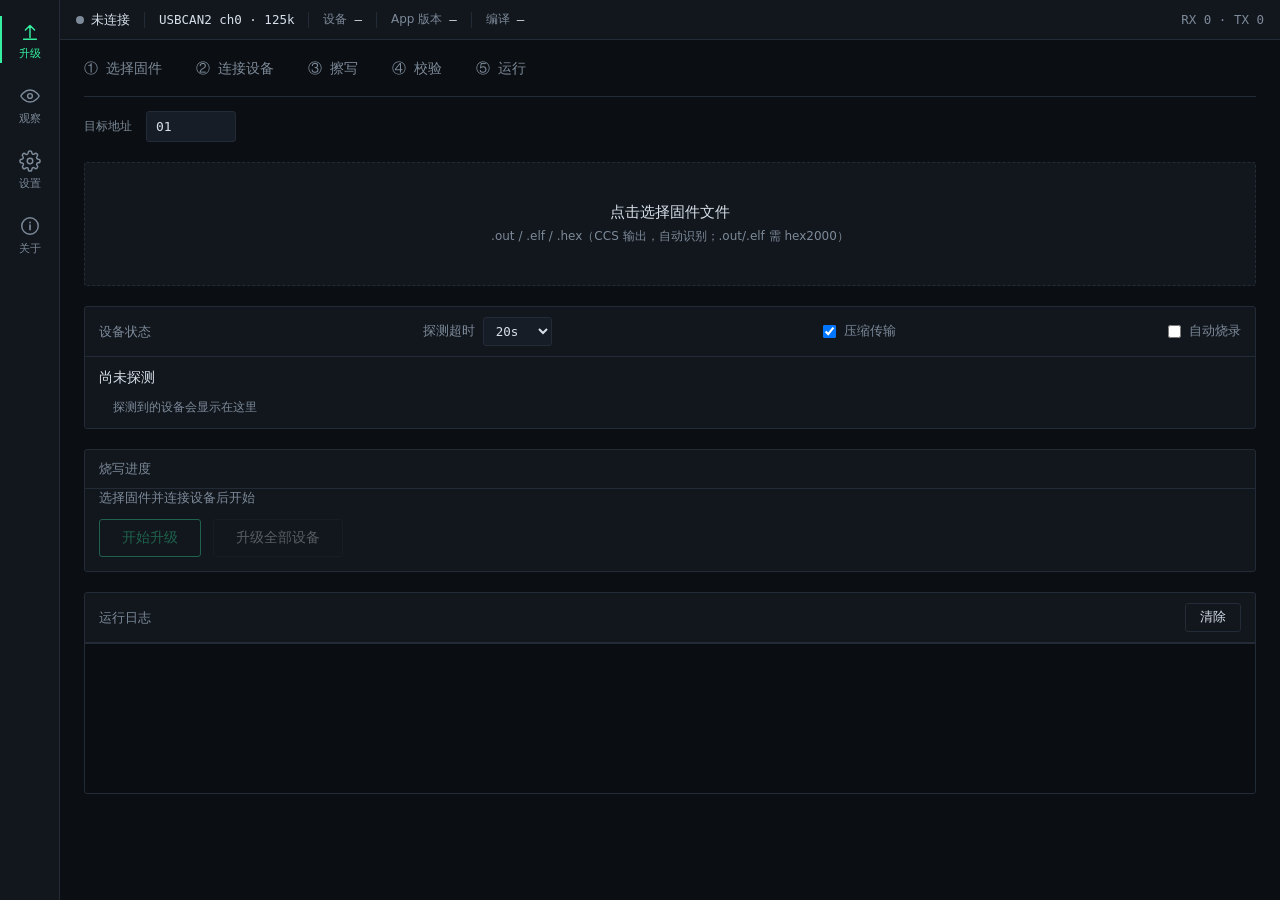
==== monitor_tui/static_host/_index_live.html @ b59bcb1b "初始发布：CAN Bootloader / CAN Watch / Companion 上位机" ====
<!DOCTYPE html>
<html lang="zh-CN">
<head>
<meta charset="UTF-8">
<title>CAN Companion</title>
<!-- 前端资源版本号：任何静态文件（css/js）改动后递增，
     用于绕过 WebView2 持久缓存，避免“新 HTML 配旧 JS”的混合缓存态 -->
<link rel="stylesheet" href="style.css?v=20261001002658">
<link rel="stylesheet" href="tabulator.min.css?v=20261001002658"><!-- WATCH 表格组件（MIT，本地内置） -->
<link rel="stylesheet" href="watch.css?v=20261001002658"><!-- WATCH 表格主题映射 -->
<!-- 主题插件样式：全部预加载，按 <html> 上的 .theme-<id> 类生效，切换零延迟 -->
<link rel="stylesheet" href="themes/dark.css?v=20261001002658">
<link rel="stylesheet" href="themes/light.css?v=20261001002658">
<script>
/* 首帧防闪烁：CSS/业务脚本加载前，先按记忆在 <html> 上挂好主题类。
 * 类在此处与 ThemeRegistry 保持同一命名（.theme-<id>）。 */
(function () {
  var t = "dark";
  try { t = localStorage.getItem("ccTheme") || "dark"; } catch (e) { /* 忽略 */ }
  document.documentElement.classList.add("theme-" + t);
})();
</script>
</head>
<body>

<div class="app">

  <!-- 左侧图标栏 -->
  <nav class="rail">
    <button class="rail-btn active" data-view="upgrade" onclick="switchView('upgrade')" title="固件升级">
      <svg viewBox="0 0 24 24"><path d="M12 19V6m0 0-5 5m5-5 5 5" fill="none" stroke="currentColor" stroke-width="1.6" stroke-linecap="round" stroke-linejoin="round"/><path d="M5 21h14" stroke="currentColor" stroke-width="1.6" stroke-linecap="round"/></svg>
      <span>升级</span>
    </button>
    <button class="rail-btn" data-view="watch" onclick="switchView('watch')" title="变量观察">
      <svg viewBox="0 0 24 24"><path d="M2 12s3.5-6.5 10-6.5S22 12 22 12s-3.5 6.5-10 6.5S2 12 2 12z" fill="none" stroke="currentColor" stroke-width="1.6" stroke-linejoin="round"/><circle cx="12" cy="12" r="2.6" fill="none" stroke="currentColor" stroke-width="1.6"/></svg>
      <span>观察</span>
    </button>
    <button class="rail-btn" data-view="settings" onclick="switchView('settings')" title="设置">
      <svg viewBox="0 0 24 24"><circle cx="12" cy="12" r="3" fill="none" stroke="currentColor" stroke-width="1.6"/><path d="M19.4 15a1.65 1.65 0 0 0 .33 1.82l.06.06a2 2 0 0 1-2.83 2.83l-.06-.06a1.65 1.65 0 0 0-1.82-.33 1.65 1.65 0 0 0-1 1.51V21a2 2 0 0 1-4 0v-.09a1.65 1.65 0 0 0-1-1.51 1.65 1.65 0 0 0-1.82.33l-.06.06a2 2 0 0 1-2.83-2.83l.06-.06a1.65 1.65 0 0 0 .33-1.82 1.65 1.65 0 0 0-1.51-1H3a2 2 0 0 1 0-4h.09a1.65 1.65 0 0 0 1.51-1 1.65 1.65 0 0 0-.33-1.82l-.06-.06a2 2 0 0 1 2.83-2.83l.06.06a1.65 1.65 0 0 0 1.82.33H9a1.65 1.65 0 0 0 1-1.51V3a2 2 0 0 1 4 0v.09a1.65 1.65 0 0 0 1 1.51 1.65 1.65 0 0 0 1.82-.33l.06-.06a2 2 0 0 1 2.83 2.83l-.06.06a1.65 1.65 0 0 0-.33 1.82V9a1.65 1.65 0 0 0 1.51 1H21a2 2 0 0 1 0 4h-.09a1.65 1.65 0 0 0-1.51 1z" fill="none" stroke="currentColor" stroke-width="1.6" stroke-linecap="round" stroke-linejoin="round"/></svg>
      <span>设置</span>
    </button>
    <button class="rail-btn" data-view="about" onclick="switchView('about')" title="关于">
      <svg viewBox="0 0 24 24"><circle cx="12" cy="12" r="9" fill="none" stroke="currentColor" stroke-width="1.6"/><path d="M12 11v5m0-8v.5" stroke="currentColor" stroke-width="1.8" stroke-linecap="round"/></svg>
      <span>关于</span>
    </button>
  </nav>

  <div class="main">

    <!-- 顶部常驻状态条 -->
    <header class="statusbar">
      <span class="sb-item"><span class="dot" id="sbConnDot"></span><span id="sbConnText">未连接</span></span>
      <span class="sb-sep"></span>
      <span class="sb-item sb-mono" id="sbPort">USBCAN2 ch0 · 125k</span>
      <span class="sb-sep"></span>
      <span class="sb-item"><label>设备</label><span class="sb-mono" id="sbDev">—</span></span>
      <span class="sb-sep"></span>
      <span class="sb-item"><label>App 版本</label><span class="sb-mono" id="sbVer">—</span></span>
      <span class="sb-sep"></span>
      <span class="sb-item"><label>编译</label><span class="sb-mono" id="sbBuild">—</span></span>
      <span class="sb-right sb-mono" id="sbStats">RX 0 · TX 0</span>
    </header>

    <!-- ============ 视图 1：固件升级 ============ -->
    <section id="view-upgrade" class="view active">

      <div class="stepbar" id="stepbar">
        <div class="sstep" data-s="file"><b>①</b><span>选择固件</span></div>
        <div class="sstep" data-s="conn"><b>②</b><span>连接设备</span></div>
        <div class="sstep" data-s="write"><b>③</b><span>擦写</span></div>
        <div class="sstep" data-s="verify"><b>④</b><span>校验</span></div>
        <div class="sstep" data-s="run"><b>⑤</b><span>运行</span></div>
      </div>

      <div class="addr-line">
        <span class="addr-label">目标地址</span>
        <input type="text" id="upgradeAddrInput" class="mono" maxlength="2" list="scanAddrOptions">
      </div>

      <div class="dropzone" id="dropZone" onclick="pickFile()">
        <div class="dz-text">点击选择固件文件</div>
        <div class="dz-sub">.out / .elf / .hex（CCS 输出，自动识别；.out/.elf 需 hex2000）</div>
      </div>
      <div class="file-chip" id="fileChip" style="display:none;">
        <span class="fc-name" id="fwName"></span>
        <span class="mono fc-meta" id="fwMeta"></span>
        <span class="mono fc-crc" id="fwCrc"></span>
      </div>

      <div class="panel">
        <div class="panel-head">
          <span class="panel-title">设备状态</span>
          <label class="param-inline">探测超时
            <select id="probeTimeout" class="sel">
              <option value="10">10s</option>
              <option value="20" selected>20s</option>
              <option value="60">1min</option>
            </select>
          </label>
          <label class="param-inline"><input type="checkbox" id="compressSw" checked> 压缩传输</label>
          <label class="param-inline" title="固件文件更新后自动写入设备，仅支持单台；开启期间请勿用 CCS 下载程序"><input type="checkbox" id="autoFlashSw" onchange="autoFlashChanged()"> 自动烧录</label>
        </div>
        <div class="hint" id="afHint" style="display:none; padding:2px 14px 10px;">已开启自动烧录：固件文件更新后自动写入目标地址（仅单台）。开启期间请勿用 CCS 下载程序，两边同时写入会互相覆盖。</div>
        <div class="dev-state" id="devState">尚未探测</div>
        <div class="hint" id="devStateHint"></div>
        <div class="dev-state" id="upgradeMode" style="display:none;"></div>
        <div class="mod-line">
          <div class="mod-list" id="modList"></div>
          <span class="hint" id="modEmpty">探测到的设备会显示在这里</span>
        </div>
        <div class="mono bl-info" id="blInfo" style="display:none;"></div>
      </div>

      <div class="panel">
        <div class="panel-head">
          <span class="panel-title">烧写进度</span>
          <span class="mono" id="pPct"></span>
        </div>
        <div class="blocks" id="blocks"></div>
        <div class="stage-msg" id="stageMsg">选择固件并连接设备后开始</div>
        <div class="btn-row">
          <button class="btn btn-accent" id="startBtn" onclick="startUpgrade()" disabled>开始升级</button>
          <button class="btn btn-ghost" id="cancelBtn" onclick="cancelUpgrade()" style="display:none;">取消</button>
          <button class="btn btn-ghost" id="batchBtn" onclick="batchStart()" disabled>升级全部设备</button>
        </div>
        <div class="result" id="resultPanel" style="display:none;">
          <span class="mono" id="resultText"></span>
        </div>
      </div>

      <div class="panel" id="batchPanel" style="display:none;">
        <div class="panel-head">
          <span class="panel-title">批量升级（逐台执行）</span>
          <span class="mono" id="batchSummary"></span>
        </div>
        <div class="frametable-wrap">
          <table class="frametable mono">
            <thead><tr><th>地址</th><th>状态</th><th>进度</th></tr></thead>
            <tbody id="batchBody"></tbody>
          </table>
        </div>
      </div>

      <div class="panel">
        <div class="panel-head">
          <span class="panel-title">运行日志</span>
          <button class="btn btn-ghost btn-s" onclick="clearLog()">清除</button>
        </div>
        <div class="term" id="logTerm"></div>
      </div>

    </section>

    <!-- ============ 视图 2：变量观察（WATCH） ============ -->
    <section id="view-watch" class="view">

      <div class="panel" style="margin-top:0;">
        <div class="panel-head">
          <span class="panel-title">符号文件与连接</span>
          <span class="mono" id="watchConn"></span>
        </div>
        <div class="dropzone" id="watchDrop" onclick="watchPickFile()" style="margin:14px;">
          <div class="dz-text">点击选择符号文件</div>
          <div class="dz-sub">.out / .elf（与板上固件同一次编译的产物）</div>
        </div>
        <div class="file-chip" id="watchFileChip" style="display:none; margin:14px 14px 0;">
          <span class="fc-name" id="watchFwName"></span>
          <span class="mono fc-meta" id="watchFwMeta"></span>
        </div>
        <div class="frame-filter">
          <span class="ff-label">目标地址</span>
          <input type="text" id="watchAddr" class="mono" value="01" maxlength="2" list="scanAddrOptions">
          <span class="hint" id="watchStateLine">先选择符号文件</span>
        </div>
        <div class="hint" style="padding:10px 14px;">选择文件后自动校验（0x35 单帧 CRC，旧固件自动回退逐段读回）；符号文件已载入内存，之后修改本地文件不影响本次观察；不一致时本页拒绝观察与写入。</div>
      </div>

      <div class="panel">
        <div class="panel-head">
          <span class="panel-title">观察列表</span>
          <span class="mono" id="watchStats"></span>
          <span class="btn-row-inline">
            <button class="btn btn-ghost btn-s" id="watchWaveBtn" onclick="watchWavePanelToggle()" disabled>波形</button>
            <button class="btn btn-ghost btn-s" id="watchClearBtn" onclick="watchClearAll()">清空</button>
          </span>
        </div>
        <div class="frame-filter">
          <span class="ff-label">添加变量</span>
          <input type="text" id="watchAddInput" class="mono" list="watchSymbols" placeholder="输入变量名" style="width:220px;">
          <button class="btn btn-ghost btn-s" id="watchAddBtn" onclick="watchAdd()">添加</button>
          <span class="ff-label">表达式</span>
          <input type="text" id="watchExprInput" class="mono" placeholder="g_demo_wave * 2 + 1" style="width:180px;">
          <button class="btn btn-ghost btn-s" id="watchExprBtn" onclick="watchAddExpr()">添加</button>
          <span class="ff-label">轮询 ms</span>
          <input type="number" id="watchPollMs" class="mono" value="100" min="0" step="50" style="width:80px;"
                 onchange="watchOptionsChanged()" title="期望轮询周期，最小 50；0 = 停止">
          <span class="hint" id="watchEffMs" style="display:none;"></span>
          <label class="dbg-switch"><input type="checkbox" id="watchMerge" checked onchange="watchOptionsChanged()"> 合并相邻地址</label>
          <label class="dbg-switch" title="每轮读取前关中断取同一时刻快照（协议 B7=0）；默认直读更快，读数可能撕裂"><input type="checkbox" id="watchSnap" onchange="watchOptionsChanged()"> 原子快照</label>
          <span class="ff-label">空隙 字</span>
          <input type="number" id="watchGap" class="mono" value="16" min="0" step="4" style="width:70px;"
                 onchange="watchOptionsChanged()" title="地址空隙超过该字数就不合并进同一读请求">
          <button class="btn btn-accent btn-s" id="watchPollBtn" onclick="watchPollToggle()" disabled>开始观察</button>
          <span class="hint">直读模式，读数可能瞬间撕裂</span>
        </div>
        <div id="watchWave" class="watch-wave" style="display:none;">
          <div class="watch-wave-head">
            <span class="ff-label">波形</span>
            <span class="hint" id="watchWaveInfo"></span>
            <span style="flex:1;"></span>
            <button class="btn btn-ghost btn-s" onclick="watchWaveExport()">导出 CSV</button>
            <button class="btn btn-ghost btn-s" onclick="watchWaveClear()">清除</button>
            <button class="btn btn-ghost btn-s" onclick="watchWavePanel(false)">收起</button>
          </div>
          <div class="watch-wave-body"><canvas id="watchWaveCanvas"></canvas></div>
        </div>
        <div id="watchTable" class="watch-table"></div>
      </div>

      <datalist id="watchSymbols"></datalist>

    </section>

    <!-- ============ 视图 3：设置 ============ -->
    <section id="view-settings" class="view">

      <div class="panel" style="margin-top:0;">
        <div class="panel-head">
          <span class="panel-title">CAN 连接</span>
          <span class="hint">修改后立即断开并按新配置重连</span>
        </div>
        <div class="frame-filter">
          <span class="ff-label">波特率</span>
          <select id="baudSel" class="sel" onchange="linkConfigChanged()">
            <option value="125000" selected>125 kbps</option>
            <option value="250000">250 kbps</option>
            <option value="500000">500 kbps</option>
            <option value="1000000">1 Mbps</option>
          </select>
          <span class="ff-label">通道</span>
          <select id="channelSel" class="sel" onchange="linkConfigChanged()">
            <option value="0" selected>通道 0</option>
            <option value="1">通道 1</option>
          </select>
        </div>
        <div class="hint" style="padding:10px 14px;">波特率与通道随本页记忆，关软件重开仍保留。演示固件固定 125 kbps——将来固件改波特率后，在这里切换即可对上，无需改代码。</div>
      </div>

      <div class="panel" style="margin-top:14px;">
        <div class="panel-head">
          <span class="panel-title">外观</span>
        </div>
        <div class="frame-filter">
          <span class="ff-label">主题</span>
          <!-- 内置两套主题静态兜底：即使主题注册表脚本未加载，下拉框仍可切换；
               额外安装的插件主题由 ThemeRegistry.init() 追加到末尾 -->
          <select id="themeSel" class="sel" onchange="themeChanged()">
            <option value="dark">暗黑</option>
            <option value="light">明亮</option>
          </select>
        </div>
        <div class="hint" style="padding:10px 14px;">主题随本页记忆，重启后保持。</div>
      </div>
    </section>

    <!-- ============ 视图 4：关于 ============ -->
    <section id="view-about" class="view">

      <div class="panel" style="margin-top:0;">
        <div class="panel-head"><span class="panel-title">关于本软件</span></div>
        <table class="frametable mono about-table">
          <tbody>
            <tr><td>软件名称</td><td>CAN Companion</td></tr>
            <tr><td>软件版本</td><td id="aboutVersion">—</td></tr>
            <tr><td>作者</td><td>Liu Yuanlin</td></tr>
            <tr><td>开源许可</td><td>CC BY-NC-SA 4.0（署名-非商业性使用-相同方式共享）</td></tr>
            <tr><td>固件编译时刻</td><td id="aboutBuild">—</td></tr>
            <tr><td>固件版本（App）</td><td id="aboutFwVer">—</td></tr>
            <tr><td>配套固件</td><td>C2000-CAN-Bootloader / C2000-CAN-Watch（同作者仓库）</td></tr>
          </tbody>
        </table>
        <div class="hint" style="padding:10px 14px;">固件编译时刻由 cmd 0x07 读取（Unix 时间戳，秒），连接 CAN 后自动查询。</div>
      </div>
    </section>

  </div>
</div>

<div class="modal" id="confirmModal" style="display:none;">
  <div class="modal-box">
    <div class="modal-title">设备正在运行应用固件</div>
    <div class="modal-text" id="confirmText"></div>
    <div class="modal-btns">
      <button class="btn btn-ghost" id="confirmNo" onclick="answerConfirm(false)">取消</button>
      <button class="btn btn-accent" id="confirmYes" onclick="answerConfirm(true)">继续升级</button>
    </div>
  </div>
</div>

<datalist id="scanAddrOptions"></datalist>

<div class="modal" id="batchModal" style="display:none;">
  <div class="modal-box">
    <div class="modal-title" id="batchModalTitle">升级全部设备</div>
    <div class="modal-text" id="batchModalText"></div>
    <div class="modal-btns">
      <button class="btn btn-ghost" onclick="batchConfirm(false)">取消</button>
      <button class="btn btn-accent" id="batchModalYes" onclick="batchConfirm(true)">继续</button>
    </div>
  </div>
</div>

<div class="toast-container" id="toastContainer"></div>

<!-- 主题注册表先行，随后各主题插件自行注册，最后加载业务脚本 -->
<script src="themes/registry.js?v=20261001002658"></script>
<script src="themes/dark.js?v=20261001002658"></script>
<script src="themes/light.js?v=20261001002658"></script>
<script src="chart.min.js?v=20261001002658"></script><!-- WATCH 波形画布 Chart.js（MIT，本地内置） -->
<script src="tabulator.min.js?v=20261001002658"></script><!-- WATCH 表格组件 Tabulator 6.6.0（MIT，本地内置） -->
<script src="expr-eval.min.js?v=20261001002658"></script><!-- WATCH 表达式行求值 expr-eval 2.0.2（MIT，本地内置） -->
<script src="watch.js?v=20261001002658"></script><!-- WATCH 页逻辑：先于 app.js，switchView 引用其函数 -->
<script src="app.js?v=20261001002658"></script>
</body>
</html>
---- monitor_tui/static_host/style.css ----
/* 20kW LLC 上位机 — 数字仪器面板
 * 深色底 / 磷光绿读数 / 等宽表格数字 / 发丝线分隔。颜色只表达状态。 */

:root {
  --bg: #0B0E12;
  --panel: #12161D;
  --panel-2: #171D26;
  --line: #232B36;
  --text: #D7E0EA;
  --muted: #7C8A99;
  --accent: #35F0A0;   /* 磷光绿：实时读数 / 正常 / 完成 */
  --amber: #FFB02E;    /* 警告 / 进行中 */
  --red: #FF4D5E;      /* 故障 */
  --cyan: #3EC6E0;     /* 图表第二轨迹（电流） */
  --accent-soft: rgba(53, 240, 160, .08);  /* 主色悬停底 */
  --red-soft: rgba(255, 77, 94, .08);
  --term-bg: #0A0D11;  /* 调试终端底 */
  --row-cur: #1B2634;  /* 帧表当前行底 */
  --modal-mask: rgba(0, 0, 0, .55);
  --mono: "Cascadia Mono", Consolas, monospace;
  --sans: "Microsoft YaHei UI", system-ui, sans-serif;
  --radius: 3px;
}

/* 主题已插件化：暗/亮/海报各主题的变量与覆盖样式见 themes/ 目录，
 * 由 <html> 上的 .theme-<id> 类切换。此处 :root 保留暗黑默认值作为兜底
 * （主题 CSS 加载失败或记忆中的主题已卸载时，页面仍正常可读）。 */

* { box-sizing: border-box; margin: 0; padding: 0; }

html, body { height: 100%; }

body {
  background: var(--bg);
  color: var(--text);
  font-family: var(--sans);
  font-size: 15px;
  overflow: hidden;
}

.mono { font-family: var(--mono); font-variant-numeric: tabular-nums; }
.hint { font-size: 12px; color: var(--muted); }

.app { display: flex; height: 100vh; }

/* ---- 左侧图标栏 ---- */
.rail {
  width: 60px; flex: none;
  background: var(--panel);
  border-right: 1px solid var(--line);
  display: flex; flex-direction: column;
  padding-top: 8px; gap: 2px;
}
.rail-btn {
  position: relative;
  display: flex; flex-direction: column; align-items: center; gap: 4px;
  padding: 12px 0 10px;
  background: none; border: none; cursor: pointer;
  color: var(--muted);
  font-family: var(--sans); font-size: 11px;
}
.rail-btn svg { width: 22px; height: 22px; }
.rail-btn:hover { color: var(--text); }
.rail-btn.active { color: var(--accent); }
.rail-btn.active::before {
  content: ""; position: absolute; left: 0; top: 8px; bottom: 8px;
  width: 2px; background: var(--accent);
}

/* ---- 主区 ---- */
.main { flex: 1; display: flex; flex-direction: column; min-width: 0; }

.statusbar {
  display: flex; align-items: center; gap: 14px;
  height: 40px; padding: 0 16px; flex: none;
  background: var(--panel);
  border-bottom: 1px solid var(--line);
  font-size: 13px;
}
.sb-item { display: flex; align-items: center; gap: 7px; }
.sb-item label { color: var(--muted); font-size: 12px; }
.sb-mono { font-family: var(--mono); font-variant-numeric: tabular-nums; font-size: 12.5px; }
.sb-sep { width: 1px; height: 16px; background: var(--line); }
.sb-right { margin-left: auto; color: var(--muted); }
.dot { width: 8px; height: 8px; border-radius: 50%; background: var(--muted); }
.dot.on { background: var(--accent); }
.dot.warn { background: var(--amber); }

.view { display: none; flex: 1; overflow-y: auto; padding: 20px 24px; }
.view.active { display: block; }

/* ---- 电源视图：英雄读数 ---- */
.hero {
  display: flex; align-items: flex-end; gap: 56px;
  padding-bottom: 20px; border-bottom: 1px solid var(--line);
}
.reading label {
  display: block; font-size: 13px; color: var(--muted); margin-bottom: 2px;
}
.big {
  font-family: var(--mono); font-variant-numeric: tabular-nums;
  font-size: 64px; line-height: 1.05; color: var(--accent);
}
.big .unit { font-size: 18px; color: var(--muted); margin-left: 8px; }
.cluster { margin-left: auto; display: flex; flex-direction: column; gap: 10px; padding-bottom: 6px; }
.cluster-row { display: flex; align-items: center; gap: 12px; font-size: 13px; }
.cluster-row label { color: var(--muted); width: 30px; }
.cluster-row .mono { font-size: 18px; color: var(--text); }

.lamp { display: inline-flex; align-items: center; gap: 7px; }
.lamp i {
  width: 10px; height: 10px; border-radius: 50%;
  background: var(--muted); display: inline-block;
}
.lamp b { font-weight: 500; font-size: 13px; }
.lamp.run i { background: var(--accent); }
.lamp.fault i { background: var(--red); }

/* ---- 目标地址行（电源页，位于给定行上方） ---- */
.addr-line {
  display: flex; align-items: center; flex-wrap: wrap; gap: 14px;
  padding: 14px 0 0;
}
.addr-line .addr-label { font-size: 12px; color: var(--muted); }
.addr-line .hint { flex-basis: 100%; padding: 0; }
#view-multi .addr-line { padding: 6px 14px 14px; }

.addr-line input {
  width: 90px; padding: 7px 9px;
  background: var(--panel-2); color: var(--text);
  border: 1px solid var(--line); border-radius: var(--radius);
  font-family: var(--mono); font-size: 13px; outline: none;
}
.addr-line input:focus { border-color: var(--accent); }

/* ---- 关于页 ---- */
.about-head { display: flex; align-items: center; gap: 18px; padding: 26px 0 18px; }
.about-logo { height: 64px; flex: none; }
.about-uni { font-size: 22px; font-weight: 600; letter-spacing: 2px; }
.about-uni-en { font-size: 12px; color: var(--muted); margin-top: 4px; letter-spacing: 1px; }
.about-table td { padding: 9px 14px; }
.about-table td:first-child { color: var(--muted); width: 160px; }

/* ---- 给定行 ---- */
.setrow {
  display: flex; align-items: flex-end; gap: 18px;
  padding: 16px 0; border-bottom: 1px solid var(--line);
}
.set-field label { display: block; font-size: 12px; color: var(--muted); margin-bottom: 5px; }
.set-field input {
  width: 110px; padding: 8px 10px;
  background: var(--panel-2); color: var(--text);
  border: 1px solid var(--line); border-radius: var(--radius);
  font-family: var(--mono); font-variant-numeric: tabular-nums; font-size: 14px;
  outline: none;
}
.set-field input:focus { border-color: var(--accent); }
.set-field input:disabled { opacity: .35; }

/* ---- 按钮 ---- */
.btn {
  padding: 9px 22px;
  background: var(--panel-2); color: var(--text);
  border: 1px solid var(--line); border-radius: var(--radius);
  font-family: var(--sans); font-size: 14px; cursor: pointer;
}
.btn:hover:not(:disabled) { border-color: var(--muted); }
.btn:disabled { opacity: .35; cursor: not-allowed; }
.btn-s { padding: 5px 14px; font-size: 12.5px; }
.btn-accent { background: none; border-color: var(--accent); color: var(--accent); }
.btn-accent:hover:not(:disabled) { background: var(--accent-soft); border-color: var(--accent); }
.btn-ghost { background: none; }
.btn-run {
  margin-left: auto; min-width: 150px; padding: 11px 28px; font-size: 16px;
  border-color: var(--accent); color: var(--accent); background: none;
}
.btn-run:hover:not(:disabled) { background: var(--accent-soft); }
.btn-run.stop { border-color: var(--red); color: var(--red); }
.btn-run.stop:hover:not(:disabled) { background: var(--red-soft); }

/* ---- 面板 ---- */
.panel {
  margin-top: 20px;
  background: var(--panel);
  border: 1px solid var(--line); border-radius: var(--radius);
}
.panel-head {
  display: flex; align-items: center; justify-content: space-between;
  padding: 10px 14px; border-bottom: 1px solid var(--line);
}
.panel-title { font-size: 13px; color: var(--muted); }
.panel-head .mono { font-size: 13px; color: var(--accent); }

.chart-key { display: flex; align-items: center; gap: 6px; font-size: 12px; color: var(--muted); }
.chart-key i { width: 14px; height: 2px; display: inline-block; margin-left: 10px; }
.chart-key .key-v { background: var(--accent); }
.chart-key .key-i { background: var(--cyan); }
.chart-wrap { height: 220px; padding: 10px 14px 12px; }

/* ---- 故障灯阵 ---- */
.fault-row {
  display: flex; gap: 26px;
  margin-top: 20px; padding: 12px 16px;
  background: var(--panel); border: 1px solid var(--line); border-radius: var(--radius);
}
.fault-lamp {
  display: inline-flex; align-items: center; gap: 8px;
  font-size: 12.5px; color: var(--muted);
}
.fault-lamp i { width: 9px; height: 9px; border-radius: 50%; background: var(--panel-2); border: 1px solid var(--line); }
.fault-lamp.set { color: var(--red); }
.fault-lamp.set i { background: var(--red); border-color: var(--red); }
.fault-lamp.ok { color: var(--muted); }
.fault-lamp.ok i { background: var(--accent); border-color: var(--accent); }

/* ---- 升级视图 ---- */
.stepbar {
  display: flex; align-items: center;
  padding-bottom: 18px; border-bottom: 1px solid var(--line);
}
.sstep { display: flex; align-items: center; gap: 8px; color: var(--muted); font-size: 13.5px; }
.sstep b { font-family: var(--mono); font-weight: 400; }
.sstep + .sstep { margin-left: 34px; }
.sstep.done { color: var(--accent); }
.sstep.active { color: var(--amber); }
.sstep.fail { color: var(--red); }

.dropzone {
  margin-top: 20px;
  border: 1px dashed var(--line); border-radius: var(--radius);
  padding: 40px 16px; text-align: center; cursor: pointer;
  background: var(--panel);
}
.dropzone:hover { border-color: var(--accent); }
.dz-text { font-size: 15px; }
.dz-sub { font-size: 12px; color: var(--muted); margin-top: 6px; }

.file-chip {
  display: flex; align-items: center; gap: 18px;
  margin-top: 12px; padding: 10px 14px;
  background: var(--panel); border: 1px solid var(--line); border-radius: var(--radius);
  font-size: 13px;
}
.fc-name { font-weight: 600; }
.fc-meta { color: var(--muted); font-size: 12.5px; }
.fc-crc { color: var(--accent); font-size: 12.5px; margin-left: auto; }

/* 设备侧状态：停在 Bootloader 要显眼，那是 App 损坏之后唯一的恢复入口 */
.dev-state { padding: 12px 14px 0; font-size: 14px; color: var(--text); }
.dev-state.warn { color: var(--amber); }
#devStateHint { padding: 4px 14px 0; line-height: 1.65; }
#devStateHint:empty { display: none; }

.mod-line { display: flex; align-items: center; gap: 14px; padding: 12px 14px; }
.mod-list { display: flex; gap: 8px; }
.mchip {
  padding: 5px 12px; cursor: pointer;
  border: 1px solid var(--line); border-radius: var(--radius);
  font-family: var(--mono); font-size: 12.5px; color: var(--muted);
}
.mchip:hover { border-color: var(--muted); color: var(--text); }
.mchip.sel { border-color: var(--accent); color: var(--accent); }
.bl-info { padding: 0 14px 12px; font-size: 12.5px; color: var(--muted); }

.blocks { display: flex; gap: 5px; padding: 14px; flex-wrap: wrap; }
.blk {
  width: 22px; height: 22px;
  border: 1px solid var(--line); border-radius: 2px;
  background: var(--panel-2);
  transition: background .15s, border-color .15s;
}
.blk.done { background: var(--accent); border-color: var(--accent); }
.blk.cur { border-color: var(--amber); }
.blocks:empty { display: none; }

.stage-msg { padding: 0 14px 12px; font-size: 13px; color: var(--muted); }
.panel .btn-row { display: flex; gap: 12px; padding: 0 14px 14px; }

/* BL 升级面板：btn-row 上方没有别的内容，补上间距；chip 嵌在面板内要留边距 */
#blPanel .btn-row { padding-top: 14px; }
#blPanel .file-chip { margin: 12px 14px 0; }

.result {
  margin: 0 14px 14px; padding: 12px 14px;
  border: 1px solid var(--accent); border-radius: var(--radius);
  font-size: 14px; color: var(--accent);
}
.safety-note { padding: 0 14px 14px; line-height: 1.6; }

/* 面板头里的小控件（探测超时选择） */
.param-inline {
  display: flex; align-items: center; gap: 8px;
  font-size: 12.5px; color: var(--muted);
}
.sel {
  padding: 5px 8px; background: var(--panel-2); color: var(--text);
  border: 1px solid var(--line); border-radius: var(--radius);
  font-family: var(--mono); font-variant-numeric: tabular-nums; font-size: 12.5px;
  outline: none;
}
.sel:focus { border-color: var(--accent); }

/* 升级确认弹窗 */
.modal {
  position: fixed; inset: 0; z-index: 120;
  display: flex; align-items: center; justify-content: center;
  background: var(--modal-mask);
}
.modal-box {
  width: 560px; padding: 20px 22px;
  background: var(--panel); border: 1px solid var(--line); border-radius: var(--radius);
}
.modal-title { font-size: 15px; color: var(--amber); margin-bottom: 12px; }
.modal-text { font-size: 13.5px; line-height: 1.75; }
.modal-btns { display: flex; justify-content: flex-end; gap: 12px; margin-top: 20px; }

/* ---- 调试视图 ---- */
.term {
  background: var(--term-bg);
  border-top: 1px solid var(--line);
  padding: 10px 14px;
  font-family: var(--mono); font-variant-numeric: tabular-nums;
  font-size: 12.5px; line-height: 1.7; color: var(--accent);
  height: 150px; overflow-y: auto;
  white-space: pre-wrap; word-break: break-all;
  border-radius: 0 0 var(--radius) var(--radius);
}
.term-dim { color: var(--muted); }
.dbg-switch { display: flex; align-items: center; gap: 8px; font-size: 12.5px; color: var(--muted); cursor: pointer; }
.dbg-switch input { accent-color: var(--accent); }

.frametable-wrap { max-height: 300px; overflow-y: auto; }
.frametable { width: 100%; border-collapse: collapse; font-size: 12px; }
.frametable th {
  position: sticky; top: 0;
  background: var(--panel-2); color: var(--muted);
  text-align: left; font-weight: 400;
  padding: 6px 10px; border-bottom: 1px solid var(--line);
}
.frametable td { padding: 4px 10px; border-bottom: 1px solid var(--line); color: var(--text); }
.frametable tr.tx td { color: var(--muted); }
.frametable tr.cur td { background: var(--row-cur); color: var(--cyan); }  /* 批量升级：当前台 */
.btn-row-inline { display: flex; gap: 8px; }

/* ---- Toast ---- */
.toast-container {
  position: fixed; top: 14px; left: 50%; transform: translateX(-50%);
  display: flex; flex-direction: column; gap: 8px; z-index: 99;
}
.toast {
  padding: 10px 18px;
  background: var(--panel-2); color: var(--text);
  border: 1px solid var(--line); border-left: 3px solid var(--accent);
  border-radius: var(--radius);
  font-size: 13.5px;
}
.toast.error { border-left-color: var(--red); }
.toast.warning { border-left-color: var(--amber); }

/* 滚动条 */
::-webkit-scrollbar { width: 8px; height: 8px; }
::-webkit-scrollbar-thumb { background: var(--line); border-radius: 4px; }
::-webkit-scrollbar-track { background: transparent; }

/* ---- 01 美化补丁：可读性与小窗 ---- */
/* 帧表数字列等宽对齐，避免时间/ID 列随内容抖动 */
.frametable td { font-family: var(--mono); font-variant-numeric: tabular-nums; }

/* 键盘操作时焦点可见（鼠标点击不显示） */
.btn:focus-visible, .rail-btn:focus-visible, .mchip:focus-visible,
.sel:focus-visible, .dbg-switch input:focus-visible {
  outline: 1px solid var(--accent); outline-offset: 2px;
}

/* 块格第四态：该块经历过重发（琥珀底，与当前块的琥珀描边区分） */
.blk.retry { background: rgba(255, 176, 46, .35); border-color: var(--amber); }

/* 小窗不崩：1366 以下收拢英雄区间距，1100 以下读数降级并允许换行 */
@media (max-width: 1366px) { .hero { gap: 36px; } }
@media (max-width: 1100px) {
  .big { font-size: 44px; }
  .hero { flex-wrap: wrap; gap: 20px; }
  .cluster { margin-left: 0; }
  .setrow { flex-wrap: wrap; }
}

/* ---- 电源页遥测 cluster（4 路温度 + 运行请求/walk-in 位） ---- */
#telCluster .cluster-row label { width: auto; }
#telCluster .cluster-row .mono { font-size: 14px; color: var(--muted); min-width: 52px; }
#telCluster .cluster-row { gap: 8px; }
#telCluster .cluster-row > label:not(:first-child) { margin-left: 14px; }
#telCluster { row-gap: 8px; }

/* ---- 调试页：帧表筛选/过滤行 ---- */
.frame-filter {
  display: flex; align-items: center; flex-wrap: wrap; gap: 10px;
  padding: 8px 14px; border-bottom: 1px solid var(--line);
}
.ff-label { font-size: 12.5px; color: var(--muted); flex: none; }
.ff-addr {
  width: 170px; padding: 5px 8px;
  background: var(--panel-2); color: var(--text);
  border: 1px solid var(--line); border-radius: var(--radius);
  font-size: 12.5px; outline: none;
}
.ff-addr:focus { border-color: var(--accent); }

/* ---- 多机视图 ---- */
.multi-hint { padding: 10px 14px; line-height: 1.7; }
.multi-setrow { padding: 16px 14px; border-bottom: none; }
.multi-setrow .btn-run { margin-left: 0; min-width: 120px; }
.mdot {
  display: inline-block; width: 9px; height: 9px; border-radius: 50%;
  background: var(--panel-2); border: 1px solid var(--line);
}
.mdot.on { background: var(--accent); border-color: var(--accent); }
.frametable td.off { color: var(--muted); }

/* ==========================================================================
 * 桌宠（pets/）
 * 舞台全屏固定、不接收指针，宠物 canvas 透明 —— 宠物在任何时候都不挡业务点击；
 * z-index 低于弹窗(120)与 toast(99)，弹窗/提示出现时宠物在其下。
 * 设置页外观面板里的桌宠行 / 开关 / 宠物选择样式。
 * ========================================================================== */
.pet-stage {
  position: fixed; inset: 0; z-index: 90;
  pointer-events: none; overflow: hidden;
}
.pet-stage .pet-canvas { display: block; }

.pet-row { gap: 12px; }
.pet-toggle {
  display: inline-flex; align-items: center; gap: 7px;
  font-size: 12.5px; color: var(--text); cursor: pointer; flex: none;
}
.pet-toggle input { accent-color: var(--accent); cursor: pointer; margin: 0; }
#petSel { min-width: 110px; }
#petSel:disabled { opacity: .5; cursor: not-allowed; }
---- monitor_tui/static_host/tabulator.min.css ----
.tabulator{background-color:#888;border:1px solid #999;font-size:14px;overflow:hidden;position:relative;text-align:left;-webkit-transform:translateZ(0);-moz-transform:translateZ(0);-ms-transform:translateZ(0);-o-transform:translateZ(0);transform:translateZ(0)}.tabulator[tabulator-layout=fitDataFill] .tabulator-tableholder .tabulator-table{min-width:100%}.tabulator[tabulator-layout=fitDataTable]{display:inline-block}.tabulator.tabulator-block-select,.tabulator.tabulator-ranges .tabulator-cell:not(.tabulator-editing){user-select:none}.tabulator .tabulator-header{background-color:#e6e6e6;border-bottom:1px solid #999;box-sizing:border-box;color:#555;font-weight:700;outline:none;overflow:hidden;position:relative;-moz-user-select:none;-khtml-user-select:none;-webkit-user-select:none;-o-user-select:none;white-space:nowrap;width:100%}.tabulator .tabulator-header.tabulator-header-hidden{display:none}.tabulator .tabulator-header .tabulator-header-contents{overflow:hidden;position:relative}.tabulator .tabulator-header .tabulator-header-contents .tabulator-headers{display:inline-block}.tabulator .tabulator-header .tabulator-col{background:#e6e6e6;border-right:1px solid #aaa;box-sizing:border-box;display:inline-flex;flex-direction:column;justify-content:flex-start;overflow:hidden;position:relative;text-align:left;vertical-align:bottom}.tabulator .tabulator-header .tabulator-col.tabulator-moving{background:#cdcdcd;border:1px solid #999;pointer-events:none;position:absolute}.tabulator .tabulator-header .tabulator-col.tabulator-range-highlight{background-color:#d6d6d6;color:#000}.tabulator .tabulator-header .tabulator-col.tabulator-range-selected{background-color:#3876ca;color:#fff}.tabulator .tabulator-header .tabulator-col .tabulator-col-content{box-sizing:border-box;padding:4px;position:relative}.tabulator .tabulator-header .tabulator-col .tabulator-col-content .tabulator-header-popup-button{padding:0 8px}.tabulator .tabulator-header .tabulator-col .tabulator-col-content .tabulator-header-popup-button:hover{cursor:pointer;opacity:.6}.tabulator .tabulator-header .tabulator-col .tabulator-col-content .tabulator-col-title-holder{position:relative}.tabulator .tabulator-header .tabulator-col .tabulator-col-content .tabulator-col-title{box-sizing:border-box;overflow:hidden;text-overflow:ellipsis;vertical-align:bottom;white-space:nowrap;width:100%}.tabulator .tabulator-header .tabulator-col .tabulator-col-content .tabulator-col-title.tabulator-col-title-wrap{text-overflow:clip;white-space:normal}.tabulator .tabulator-header .tabulator-col .tabulator-col-content .tabulator-col-title .tabulator-title-editor{background:#fff;border:1px solid #999;box-sizing:border-box;padding:1px;width:100%}.tabulator .tabulator-header .tabulator-col .tabulator-col-content .tabulator-col-title .tabulator-header-popup-button+.tabulator-title-editor{width:calc(100% - 22px)}.tabulator .tabulator-header .tabulator-col .tabulator-col-content .tabulator-col-sorter{align-items:center;bottom:0;display:flex;position:absolute;right:4px;top:0}.tabulator .tabulator-header .tabulator-col .tabulator-col-content .tabulator-col-sorter .tabulator-arrow{border-bottom:6px solid #bbb;border-left:6px solid transparent;border-right:6px solid transparent;height:0;width:0}.tabulator .tabulator-header .tabulator-col.tabulator-col-group .tabulator-col-group-cols{border-top:1px solid #aaa;display:flex;margin-right:-1px;overflow:hidden;position:relative}.tabulator .tabulator-header .tabulator-col .tabulator-header-filter{box-sizing:border-box;margin-top:2px;position:relative;text-align:center;width:100%}.tabulator .tabulator-header .tabulator-col .tabulator-header-filter textarea{height:auto!important}.tabulator .tabulator-header .tabulator-col .tabulator-header-filter svg{margin-top:3px}.tabulator .tabulator-header .tabulator-col .tabulator-header-filter input::-ms-clear{height:0;width:0}.tabulator .tabulator-header .tabulator-col.tabulator-sortable .tabulator-col-title{padding-right:25px}@media (hover:hover) and (pointer:fine){.tabulator .tabulator-header .tabulator-col.tabulator-sortable.tabulator-col-sorter-element:hover{background-color:#cdcdcd;cursor:pointer}}.tabulator .tabulator-header .tabulator-col.tabulator-sortable[aria-sort=none] .tabulator-col-content .tabulator-col-sorter{color:#bbb}@media (hover:hover) and (pointer:fine){.tabulator .tabulator-header .tabulator-col.tabulator-sortable[aria-sort=none] .tabulator-col-content .tabulator-col-sorter.tabulator-col-sorter-element .tabulator-arrow:hover{border-bottom:6px solid #555;cursor:pointer}}.tabulator .tabulator-header .tabulator-col.tabulator-sortable[aria-sort=none] .tabulator-col-content .tabulator-col-sorter .tabulator-arrow{border-bottom:6px solid #bbb;border-top:none}.tabulator .tabulator-header .tabulator-col.tabulator-sortable[aria-sort=ascending] .tabulator-col-content .tabulator-col-sorter{color:#666}@media (hover:hover) and (pointer:fine){.tabulator .tabulator-header .tabulator-col.tabulator-sortable[aria-sort=ascending] .tabulator-col-content .tabulator-col-sorter.tabulator-col-sorter-element .tabulator-arrow:hover{border-bottom:6px solid #555;cursor:pointer}}.tabulator .tabulator-header .tabulator-col.tabulator-sortable[aria-sort=ascending] .tabulator-col-content .tabulator-col-sorter .tabulator-arrow{border-bottom:6px solid #666;border-top:none}.tabulator .tabulator-header .tabulator-col.tabulator-sortable[aria-sort=descending] .tabulator-col-content .tabulator-col-sorter{color:#666}@media (hover:hover) and (pointer:fine){.tabulator .tabulator-header .tabulator-col.tabulator-sortable[aria-sort=descending] .tabulator-col-content .tabulator-col-sorter.tabulator-col-sorter-element .tabulator-arrow:hover{border-top:6px solid #555;cursor:pointer}}.tabulator .tabulator-header .tabulator-col.tabulator-sortable[aria-sort=descending] .tabulator-col-content .tabulator-col-sorter .tabulator-arrow{border-bottom:none;border-top:6px solid #666;color:#666}.tabulator .tabulator-header .tabulator-col.tabulator-col-vertical .tabulator-col-content .tabulator-col-title{align-items:center;display:flex;justify-content:center;text-orientation:mixed;writing-mode:vertical-rl}.tabulator .tabulator-header .tabulator-col.tabulator-col-vertical.tabulator-col-vertical-flip .tabulator-col-title{transform:rotate(180deg)}.tabulator .tabulator-header .tabulator-col.tabulator-col-vertical.tabulator-sortable .tabulator-col-title{padding-right:0;padding-top:20px}.tabulator .tabulator-header .tabulator-col.tabulator-col-vertical.tabulator-sortable.tabulator-col-vertical-flip .tabulator-col-title{padding-bottom:20px;padding-right:0}.tabulator .tabulator-header .tabulator-col.tabulator-col-vertical.tabulator-sortable .tabulator-col-sorter{bottom:auto;justify-content:center;left:0;right:0;top:4px}.tabulator .tabulator-header .tabulator-frozen{left:0;position:sticky;z-index:11}.tabulator .tabulator-header .tabulator-frozen.tabulator-frozen-left{border-right:2px solid #aaa}.tabulator .tabulator-header .tabulator-frozen.tabulator-frozen-right{border-left:2px solid #aaa}.tabulator .tabulator-header .tabulator-calcs-holder{background:#f3f3f3!important;border-bottom:1px solid #aaa;border-top:1px solid #aaa;box-sizing:border-box;display:inline-block}.tabulator .tabulator-header .tabulator-calcs-holder .tabulator-row{background:#f3f3f3!important}.tabulator .tabulator-header .tabulator-calcs-holder .tabulator-row .tabulator-col-resize-handle{display:none}.tabulator .tabulator-header .tabulator-frozen-rows-holder{display:inline-block}.tabulator .tabulator-header .tabulator-frozen-rows-holder:empty{display:none}.tabulator .tabulator-tableholder{-webkit-overflow-scrolling:touch;overflow:auto;position:relative;white-space:nowrap;width:100%}.tabulator .tabulator-tableholder:focus{outline:none}.tabulator .tabulator-tableholder .tabulator-placeholder{align-items:center;box-sizing:border-box;display:flex;justify-content:center;min-width:100%;width:100%}.tabulator .tabulator-tableholder .tabulator-placeholder[tabulator-render-mode=virtual]{min-height:100%}.tabulator .tabulator-tableholder .tabulator-placeholder .tabulator-placeholder-contents{color:#ccc;display:inline-block;font-size:20px;font-weight:700;padding:10px;text-align:center;white-space:normal}.tabulator .tabulator-tableholder .tabulator-table{background-color:#fff;color:#333;display:inline-block;overflow:visible;position:relative;white-space:nowrap}.tabulator .tabulator-tableholder .tabulator-table .tabulator-row.tabulator-calcs{background:#e2e2e2!important;font-weight:700}.tabulator .tabulator-tableholder .tabulator-table .tabulator-row.tabulator-calcs.tabulator-calcs-top{border-bottom:2px solid #aaa}.tabulator .tabulator-tableholder .tabulator-table .tabulator-row.tabulator-calcs.tabulator-calcs-bottom{border-top:2px solid #aaa}.tabulator .tabulator-tableholder .tabulator-range-overlay{inset:0;pointer-events:none;position:absolute;z-index:11}.tabulator .tabulator-tableholder .tabulator-range-overlay .tabulator-range{border:1px solid #2975dd;box-sizing:border-box;position:absolute}.tabulator .tabulator-tableholder .tabulator-range-overlay .tabulator-range.tabulator-range-fill-preview{border-style:dashed}.tabulator .tabulator-tableholder .tabulator-range-overlay .tabulator-range-cell-active{border:2px solid #2975dd;box-sizing:border-box;position:absolute}.tabulator .tabulator-footer{background-color:#e6e6e6;border-top:1px solid #999;color:#555;font-weight:700;user-select:none;-moz-user-select:none;-khtml-user-select:none;-webkit-user-select:none;-o-user-select:none;white-space:nowrap}.tabulator .tabulator-footer .tabulator-footer-contents{align-items:center;display:flex;flex-direction:row;justify-content:space-between;padding:5px 10px}.tabulator .tabulator-footer .tabulator-footer-contents:empty{display:none}.tabulator .tabulator-footer .tabulator-spreadsheet-tabs{margin-top:-5px;overflow-x:auto}.tabulator .tabulator-footer .tabulator-spreadsheet-tabs .tabulator-spreadsheet-tab{border:1px solid #999;border-bottom-left-radius:5px;border-bottom-right-radius:5px;border-top:none;display:inline-block;font-size:.9em;padding:5px}.tabulator .tabulator-footer .tabulator-spreadsheet-tabs .tabulator-spreadsheet-tab:hover{cursor:pointer;opacity:.7}.tabulator .tabulator-footer .tabulator-spreadsheet-tabs .tabulator-spreadsheet-tab.tabulator-spreadsheet-tab-active{background:#fff}.tabulator .tabulator-footer .tabulator-calcs-holder{background:#f3f3f3!important;border-bottom:1px solid #aaa;border-top:1px solid #aaa;box-sizing:border-box;overflow:hidden;text-align:left;width:100%}.tabulator .tabulator-footer .tabulator-calcs-holder .tabulator-row{background:#f3f3f3!important;display:inline-block}.tabulator .tabulator-footer .tabulator-calcs-holder .tabulator-row .tabulator-col-resize-handle{display:none}.tabulator .tabulator-footer .tabulator-calcs-holder:only-child{border-bottom:none;margin-bottom:-5px}.tabulator .tabulator-footer>*+.tabulator-page-counter{margin-left:10px}.tabulator .tabulator-footer .tabulator-page-counter{font-weight:400}.tabulator .tabulator-footer .tabulator-paginator{color:#555;flex:1;font-family:inherit;font-size:inherit;font-weight:inherit;text-align:right}.tabulator .tabulator-footer .tabulator-page-size{border:1px solid #aaa;border-radius:3px;display:inline-block;margin:0 5px;padding:2px 5px}.tabulator .tabulator-footer .tabulator-pages{margin:0 7px}.tabulator .tabulator-footer .tabulator-page{background:hsla(0,0%,100%,.2);border:1px solid #aaa;border-radius:3px;display:inline-block;margin:0 2px;padding:2px 5px}.tabulator .tabulator-footer .tabulator-page.active{color:#d00}.tabulator .tabulator-footer .tabulator-page:disabled{opacity:.5}@media (hover:hover) and (pointer:fine){.tabulator .tabulator-footer .tabulator-page:not(disabled):hover{background:rgba(0,0,0,.2);color:#fff;cursor:pointer}}.tabulator .tabulator-col-resize-handle{display:inline-block;margin-left:-3px;margin-right:-3px;position:relative;vertical-align:middle;width:6px;z-index:11}@media (hover:hover) and (pointer:fine){.tabulator .tabulator-col-resize-handle:hover{cursor:ew-resize}}.tabulator .tabulator-col-resize-handle:last-of-type{margin-right:0;width:3px}.tabulator .tabulator-col-resize-guide{background-color:#999;height:100%;margin-left:-.5px;opacity:.5;position:absolute;top:0;width:4px}.tabulator .tabulator-row-resize-guide{background-color:#999;height:4px;left:0;margin-top:-.5px;opacity:.5;position:absolute;width:100%}.tabulator .tabulator-alert{align-items:center;background:rgba(0,0,0,.4);display:flex;height:100%;left:0;position:absolute;text-align:center;top:0;width:100%;z-index:100}.tabulator .tabulator-alert .tabulator-alert-msg{background:#fff;border-radius:10px;display:inline-block;font-size:16px;font-weight:700;margin:0 auto;padding:10px 20px}.tabulator .tabulator-alert .tabulator-alert-msg.tabulator-alert-state-msg{border:4px solid #333;color:#000}.tabulator .tabulator-alert .tabulator-alert-msg.tabulator-alert-state-error{border:4px solid #d00;color:#590000}.tabulator-row{background-color:#fff;box-sizing:border-box;min-height:22px;position:relative}.tabulator-row.tabulator-row-even{background-color:#efefef}@media (hover:hover) and (pointer:fine){.tabulator-row.tabulator-selectable:hover{background-color:#bbb;cursor:pointer}}.tabulator-row.tabulator-selected{background-color:#9abcea}@media (hover:hover) and (pointer:fine){.tabulator-row.tabulator-selected:hover{background-color:#769bcc;cursor:pointer}}.tabulator-row.tabulator-row-moving{background:#fff;border:1px solid #000}.tabulator-row.tabulator-moving{border-bottom:1px solid #aaa;border-top:1px solid #aaa;pointer-events:none;position:absolute;z-index:15}.tabulator-row.tabulator-range-highlight .tabulator-cell.tabulator-range-row-header{background-color:#d6d6d6;color:#000}.tabulator-row.tabulator-range-highlight.tabulator-range-selected .tabulator-cell.tabulator-range-row-header,.tabulator-row.tabulator-range-selected .tabulator-cell.tabulator-range-row-header{background-color:#3876ca;color:#fff}.tabulator-row .tabulator-row-resize-handle{bottom:0;height:5px;left:0;position:absolute;right:0}.tabulator-row .tabulator-row-resize-handle.prev{bottom:auto;top:0}@media (hover:hover) and (pointer:fine){.tabulator-row .tabulator-row-resize-handle:hover{cursor:ns-resize}}.tabulator-row .tabulator-responsive-collapse{border-bottom:1px solid #aaa;border-top:1px solid #aaa;box-sizing:border-box;padding:5px}.tabulator-row .tabulator-responsive-collapse:empty{display:none}.tabulator-row .tabulator-responsive-collapse table{font-size:14px}.tabulator-row .tabulator-responsive-collapse table tr td{position:relative}.tabulator-row .tabulator-responsive-collapse table tr td:first-of-type{padding-right:10px}.tabulator-row .tabulator-cell{border-right:1px solid #aaa;box-sizing:border-box;display:inline-block;outline:none;overflow:hidden;padding:4px;position:relative;text-overflow:ellipsis;vertical-align:middle;white-space:nowrap}.tabulator-row .tabulator-cell .tabulator-tick{fill:#2dc214}.tabulator-row .tabulator-cell .tabulator-cross{fill:#ce1515}.tabulator-row .tabulator-cell.tabulator-row-header{background:#e6e6e6;border-bottom:1px solid #aaa;border-right:1px solid #999}.tabulator-row .tabulator-cell.tabulator-frozen{background-color:inherit;display:inline-block;left:0;position:sticky;z-index:11}.tabulator-row .tabulator-cell.tabulator-frozen.tabulator-frozen-left{border-right:2px solid #aaa}.tabulator-row .tabulator-cell.tabulator-frozen.tabulator-frozen-right{border-left:2px solid #aaa}.tabulator-row .tabulator-cell.tabulator-editing{border:1px solid #1d68cd;outline:none;padding:0}.tabulator-row .tabulator-cell.tabulator-editing input,.tabulator-row .tabulator-cell.tabulator-editing select{background:transparent;border:1px;outline:none}.tabulator-row .tabulator-cell.tabulator-validation-fail{border:1px solid #d00}.tabulator-row .tabulator-cell.tabulator-validation-fail input,.tabulator-row .tabulator-cell.tabulator-validation-fail select{background:transparent;border:1px;color:#d00}.tabulator-row .tabulator-cell.tabulator-row-handle{align-items:center;display:inline-flex;justify-content:center;-moz-user-select:none;-khtml-user-select:none;-webkit-user-select:none;-o-user-select:none}.tabulator-row .tabulator-cell.tabulator-row-handle .tabulator-row-handle-box{width:80%}.tabulator-row .tabulator-cell.tabulator-row-handle .tabulator-row-handle-box .tabulator-row-handle-bar{background:#666;height:3px;margin-top:2px;width:100%}.tabulator-row .tabulator-cell.tabulator-range-selected:not(.tabulator-range-only-cell-selected):not(.tabulator-range-row-header){background-color:#9abcea}.tabulator-row .tabulator-cell .tabulator-data-tree-branch-empty{display:inline-block;width:7px}.tabulator-row .tabulator-cell .tabulator-data-tree-branch{border-bottom:2px solid #aaa;border-bottom-left-radius:1px;border-left:2px solid #aaa;display:inline-block;height:9px;margin-right:5px;margin-top:-9px;vertical-align:middle;width:7px}.tabulator-row .tabulator-cell .tabulator-data-tree-control{align-items:center;background:rgba(0,0,0,.1);border:1px solid #333;border-radius:2px;display:inline-flex;height:11px;justify-content:center;margin-right:5px;overflow:hidden;vertical-align:middle;width:11px}@media (hover:hover) and (pointer:fine){.tabulator-row .tabulator-cell .tabulator-data-tree-control:hover{background:rgba(0,0,0,.2);cursor:pointer}}.tabulator-row .tabulator-cell .tabulator-data-tree-control .tabulator-data-tree-control-collapse{background:transparent;display:inline-block;height:7px;position:relative;width:1px}.tabulator-row .tabulator-cell .tabulator-data-tree-control .tabulator-data-tree-control-collapse:after{background:#333;content:"";height:1px;left:-3px;position:absolute;top:3px;width:7px}.tabulator-row .tabulator-cell .tabulator-data-tree-control .tabulator-data-tree-control-expand{background:#333;display:inline-block;height:7px;position:relative;width:1px}.tabulator-row .tabulator-cell .tabulator-data-tree-control .tabulator-data-tree-control-expand:after{background:#333;content:"";height:1px;left:-3px;position:absolute;top:3px;width:7px}.tabulator-row .tabulator-cell .tabulator-responsive-collapse-toggle{align-items:center;background:#666;border-radius:20px;color:#fff;display:inline-flex;font-size:1.1em;font-weight:700;height:15px;justify-content:center;-moz-user-select:none;-khtml-user-select:none;-webkit-user-select:none;-o-user-select:none;width:15px}@media (hover:hover) and (pointer:fine){.tabulator-row .tabulator-cell .tabulator-responsive-collapse-toggle:hover{cursor:pointer;opacity:.7}}.tabulator-row .tabulator-cell .tabulator-responsive-collapse-toggle.open .tabulator-responsive-collapse-toggle-close{display:initial}.tabulator-row .tabulator-cell .tabulator-responsive-collapse-toggle.open .tabulator-responsive-collapse-toggle-open{display:none}.tabulator-row .tabulator-cell .tabulator-responsive-collapse-toggle svg{stroke:#fff}.tabulator-row .tabulator-cell .tabulator-responsive-collapse-toggle .tabulator-responsive-collapse-toggle-close{display:none}.tabulator-row .tabulator-cell .tabulator-traffic-light{border-radius:14px;display:inline-block;height:14px;width:14px}.tabulator-row.tabulator-group{background:#ccc;border-bottom:1px solid #999;border-right:1px solid #aaa;border-top:1px solid #999;box-sizing:border-box;font-weight:700;min-width:100%;padding:5px 5px 5px 10px}@media (hover:hover) and (pointer:fine){.tabulator-row.tabulator-group:hover{background-color:rgba(0,0,0,.1);cursor:pointer}}.tabulator-row.tabulator-group.tabulator-group-visible .tabulator-arrow{border-bottom:0;border-left:6px solid transparent;border-right:6px solid transparent;border-top:6px solid #666;margin-right:10px}.tabulator-row.tabulator-group.tabulator-group-level-1{padding-left:30px}.tabulator-row.tabulator-group.tabulator-group-level-2{padding-left:50px}.tabulator-row.tabulator-group.tabulator-group-level-3{padding-left:70px}.tabulator-row.tabulator-group.tabulator-group-level-4{padding-left:90px}.tabulator-row.tabulator-group.tabulator-group-level-5{padding-left:110px}.tabulator-row.tabulator-group .tabulator-group-toggle{display:inline-block}.tabulator-row.tabulator-group .tabulator-arrow{border-bottom:6px solid transparent;border-left:6px solid #666;border-right:0;border-top:6px solid transparent;display:inline-block;height:0;margin-right:16px;vertical-align:middle;width:0}.tabulator-row.tabulator-group span{color:#d00;margin-left:10px}.tabulator-range-fill-handle{background-color:#2975dd;border-radius:999px;bottom:-3px;cursor:crosshair;height:6px;pointer-events:auto;position:absolute;right:-3px;width:6px}.tabulator-toggle{background:#dcdcdc;border:1px solid #ccc;box-sizing:border-box;display:flex;flex-direction:row}.tabulator-toggle.tabulator-toggle-on{background:#1c6cc2}.tabulator-toggle .tabulator-toggle-switch{background:#fff;border:1px solid #ccc;box-sizing:border-box}.tabulator-popup-container{-webkit-overflow-scrolling:touch;background:#fff;border:1px solid #aaa;box-shadow:0 0 5px 0 rgba(0,0,0,.2);box-sizing:border-box;display:inline-block;font-size:14px;overflow-y:auto;position:absolute;z-index:10000}.tabulator-popup{border-radius:3px;padding:5px}.tabulator-tooltip{border-radius:2px;box-shadow:none;font-size:12px;max-width:min(500px,100%);padding:3px 5px;pointer-events:none}.tabulator-menu .tabulator-menu-item{box-sizing:border-box;padding:5px 10px;position:relative;user-select:none}.tabulator-menu .tabulator-menu-item.tabulator-menu-item-disabled{opacity:.5}@media (hover:hover) and (pointer:fine){.tabulator-menu .tabulator-menu-item:not(.tabulator-menu-item-disabled):hover{background:#efefef;cursor:pointer}}.tabulator-menu .tabulator-menu-item.tabulator-menu-item-submenu{padding-right:25px}.tabulator-menu .tabulator-menu-item.tabulator-menu-item-submenu:after{border-color:#aaa;border-style:solid;border-width:1px 1px 0 0;content:"";display:inline-block;height:7px;position:absolute;right:10px;top:calc(5px + .4em);transform:rotate(45deg);vertical-align:top;width:7px}.tabulator-menu .tabulator-menu-separator{border-top:1px solid #aaa}.tabulator-edit-list{-webkit-overflow-scrolling:touch;font-size:14px;max-height:200px;overflow-y:auto}.tabulator-edit-list .tabulator-edit-list-item{color:#333;outline:none;padding:4px}.tabulator-edit-list .tabulator-edit-list-item.active{background:#1d68cd;color:#fff}.tabulator-edit-list .tabulator-edit-list-item.active.focused{outline:1px solid hsla(0,0%,100%,.5)}.tabulator-edit-list .tabulator-edit-list-item.focused{outline:1px solid #1d68cd}@media (hover:hover) and (pointer:fine){.tabulator-edit-list .tabulator-edit-list-item:hover{background:#1d68cd;color:#fff;cursor:pointer}}.tabulator-edit-list .tabulator-edit-list-placeholder{color:#333;padding:4px;text-align:center}.tabulator-edit-list .tabulator-edit-list-group{border-bottom:1px solid #aaa;color:#333;font-weight:700;padding:6px 4px 4px}.tabulator-edit-list .tabulator-edit-list-group.tabulator-edit-list-group-level-2,.tabulator-edit-list .tabulator-edit-list-item.tabulator-edit-list-group-level-2{padding-left:12px}.tabulator-edit-list .tabulator-edit-list-group.tabulator-edit-list-group-level-3,.tabulator-edit-list .tabulator-edit-list-item.tabulator-edit-list-group-level-3{padding-left:20px}.tabulator-edit-list .tabulator-edit-list-group.tabulator-edit-list-group-level-4,.tabulator-edit-list .tabulator-edit-list-item.tabulator-edit-list-group-level-4{padding-left:28px}.tabulator-edit-list .tabulator-edit-list-group.tabulator-edit-list-group-level-5,.tabulator-edit-list .tabulator-edit-list-item.tabulator-edit-list-group-level-5{padding-left:36px}.tabulator.tabulator-ltr{direction:ltr}.tabulator.tabulator-rtl{direction:rtl;text-align:initial}.tabulator.tabulator-rtl .tabulator-header .tabulator-col{border-left:1px solid #aaa;border-right:initial;text-align:initial}.tabulator.tabulator-rtl .tabulator-header .tabulator-col.tabulator-col-group .tabulator-col-group-cols{margin-left:-1px;margin-right:0}.tabulator.tabulator-rtl .tabulator-header .tabulator-col.tabulator-sortable .tabulator-col-title{padding-left:25px;padding-right:0}.tabulator.tabulator-rtl .tabulator-header .tabulator-col .tabulator-col-content .tabulator-col-sorter{left:8px;right:auto}.tabulator.tabulator-rtl .tabulator-range-fill-handle{left:-3px;right:auto}.tabulator.tabulator-rtl .tabulator-row .tabulator-cell{border-left:1px solid #aaa;border-right:initial}.tabulator.tabulator-rtl .tabulator-row .tabulator-cell .tabulator-data-tree-branch{border-bottom-left-radius:0;border-bottom-right-radius:1px;border-left:initial;border-right:2px solid #aaa;margin-left:5px;margin-right:0}.tabulator.tabulator-rtl .tabulator-row .tabulator-cell .tabulator-data-tree-control{margin-left:5px;margin-right:0}.tabulator.tabulator-rtl .tabulator-row .tabulator-cell.tabulator-frozen.tabulator-frozen-left{border-left:2px solid #aaa}.tabulator.tabulator-rtl .tabulator-row .tabulator-cell.tabulator-frozen.tabulator-frozen-right{border-right:2px solid #aaa}.tabulator.tabulator-rtl .tabulator-row .tabulator-col-resize-handle:last-of-type{margin-left:0;margin-right:-3px;width:3px}.tabulator.tabulator-rtl .tabulator-footer .tabulator-calcs-holder{text-align:initial}.tabulator-print-fullscreen{bottom:0;left:0;position:absolute;right:0;top:0;z-index:10000}body.tabulator-print-fullscreen-hide>:not(.tabulator-print-fullscreen){display:none!important}.tabulator-print-table{border-collapse:collapse}.tabulator-print-table .tabulator-data-tree-branch{border-bottom:2px solid #aaa;border-bottom-left-radius:1px;border-left:2px solid #aaa;display:inline-block;height:9px;margin-right:5px;margin-top:-9px;vertical-align:middle;width:7px}.tabulator-print-table .tabulator-print-table-group{background:#ccc;border-bottom:1px solid #999;border-right:1px solid #aaa;border-top:1px solid #999;box-sizing:border-box;font-weight:700;min-width:100%;padding:5px 5px 5px 10px}@media (hover:hover) and (pointer:fine){.tabulator-print-table .tabulator-print-table-group:hover{background-color:rgba(0,0,0,.1);cursor:pointer}}.tabulator-print-table .tabulator-print-table-group.tabulator-group-visible .tabulator-arrow{border-bottom:0;border-left:6px solid transparent;border-right:6px solid transparent;border-top:6px solid #666;margin-right:10px}.tabulator-print-table .tabulator-print-table-group.tabulator-group-level-1 td{padding-left:30px!important}.tabulator-print-table .tabulator-print-table-group.tabulator-group-level-2 td{padding-left:50px!important}.tabulator-print-table .tabulator-print-table-group.tabulator-group-level-3 td{padding-left:70px!important}.tabulator-print-table .tabulator-print-table-group.tabulator-group-level-4 td{padding-left:90px!important}.tabulator-print-table .tabulator-print-table-group.tabulator-group-level-5 td{padding-left:110px!important}.tabulator-print-table .tabulator-print-table-group .tabulator-group-toggle{display:inline-block}.tabulator-print-table .tabulator-print-table-group .tabulator-arrow{border-bottom:6px solid transparent;border-left:6px solid #666;border-right:0;border-top:6px solid transparent;display:inline-block;height:0;margin-right:16px;vertical-align:middle;width:0}.tabulator-print-table .tabulator-print-table-group span{color:#d00;margin-left:10px}.tabulator-print-table .tabulator-data-tree-control{align-items:center;background:rgba(0,0,0,.1);border:1px solid #333;border-radius:2px;display:inline-flex;height:11px;justify-content:center;margin-right:5px;overflow:hidden;vertical-align:middle;width:11px}@media (hover:hover) and (pointer:fine){.tabulator-print-table .tabulator-data-tree-control:hover{background:rgba(0,0,0,.2);cursor:pointer}}.tabulator-print-table .tabulator-data-tree-control .tabulator-data-tree-control-collapse{background:transparent;display:inline-block;height:7px;position:relative;width:1px}.tabulator-print-table .tabulator-data-tree-control .tabulator-data-tree-control-collapse:after{background:#333;content:"";height:1px;left:-3px;position:absolute;top:3px;width:7px}.tabulator-print-table .tabulator-data-tree-control .tabulator-data-tree-control-expand{background:#333;display:inline-block;height:7px;position:relative;width:1px}.tabulator-print-table .tabulator-data-tree-control .tabulator-data-tree-control-expand:after{background:#333;content:"";height:1px;left:-3px;position:absolute;top:3px;width:7px}
/*# sourceMappingURL=tabulator.min.css.map */
---- monitor_tui/static_host/watch.css ----
/* WATCH 表格主题映射（Tabulator 6.6.0 发行 CSS 没有 CSS 自定义属性，
 * 这里把 .tabulator-* 映射到现有主题变量，暗黑/暖纸白等全部主题自动跟随）。
 * 与 watch.js 配对；Tabulator 升级版本时需回归本覆写层。 */

.watch-table {
  height: 430px;
  font-size: 12.5px;
}

.tabulator {
  background: var(--panel);
  border: none;
  border-top: 1px solid var(--line);
  color: var(--text);
  font-family: var(--mono);
  font-variant-numeric: tabular-nums;
  font-size: 12.5px;
  overflow: hidden;
}
.tabulator .tabulator-header {
  background: var(--panel-2);
  border-bottom: 1px solid var(--line);
}
.tabulator .tabulator-col {
  background: var(--panel-2);
  border-right: 1px solid var(--line);
}
.tabulator .tabulator-col-content { padding: 6px 10px; }
.tabulator .tabulator-col-title {
  color: var(--muted);
  font-family: var(--sans);
  font-size: 12px;
  font-weight: 400;
}
.tabulator .tabulator-col.tabulator-sortable .tabulator-col-title { color: var(--muted); }

.tabulator .tabulator-row {
  background: var(--panel);
  border-bottom: 1px solid var(--line);
  color: var(--text);
  min-height: 26px;
}
.tabulator .tabulator-row.tabulator-row-even,
.tabulator .tabulator-row.tabulator-row-odd { background: var(--panel); }
.tabulator .tabulator-row:hover { background: var(--row-cur); }
.tabulator .tabulator-row.tabulator-selected {
  background: var(--row-cur) !important;
  color: var(--text);
}
.tabulator .tabulator-cell {
  padding: 4px 10px;
  border-right: 1px solid var(--line);
}
.tabulator .tabulator-cell input,
.tabulator .tabulator-cell select {
  background: var(--panel-2);
  border: 1px solid var(--accent);
  color: var(--text);
  font-family: var(--mono);
  font-size: 12.5px;
  outline: none;
}
.tabulator .tabulator-cell.tabulator-editing { border: 1px solid var(--accent); padding: 2px 8px; }

/* 变化行标色：值与上一轮不同时整行语义红，恢复后自动回常规底色 */
.tabulator .tabulator-row.watch-chg,
.tabulator .tabulator-row.watch-chg:hover { background: var(--red-soft); }
.tabulator .tabulator-row.watch-chg .tabulator-cell { color: var(--red); }
.tabulator .tabulator-row.watch-chg .tabulator-cell:last-child { color: var(--red); }

/* 符号缺失行：换符号文件后同名符号不存在的条目，警告色提示、轮询已跳过 */
.tabulator .tabulator-row.watch-missing,
.tabulator .tabulator-row.watch-missing:hover { background: rgba(255, 176, 46, .16); }
.tabulator .tabulator-row.watch-missing .tabulator-cell { color: var(--amber); }

/* 树形展开控件（结构体成员）与层级连线 */
.tabulator .tabulator-data-tree-control {
  background: transparent;
  border: 1px solid var(--muted);
}
.tabulator .tabulator-data-tree-control .tabulator-data-tree-control-expand { background: var(--muted); }
.tabulator .tabulator-data-tree-control .tabulator-data-tree-control-collapse { background: var(--muted); }
.tabulator .tabulator-data-tree-control:hover { border-color: var(--accent); }
.tabulator .tabulator-data-tree-branch { border-color: var(--line); }

/* 空表占位 */
.tabulator .tabulator-placeholder { background: var(--panel); }
.tabulator .tabulator-placeholder .tabulator-placeholder-contents {
  color: var(--muted);
  font-family: var(--sans);
  font-size: 13px;
  font-weight: 400;
}

/* 底部行数条不用（信息在面板头） */
.tabulator .tabulator-footer { display: none; }

/* 表内只读行（Flash 符号 / 容器行）的值列弱化 */
.tabulator .tabulator-cell.watch-readonly { color: var(--muted); }

/* ---- UI 审核修正（2026-09-30） ---- */

/* Tabulator 发行 CSS 给表体层默认白底（.tabulator-tableholder .tabulator-table
 * { background-color:#fff }），半透明行样式叠在上面会偏离主题——映射到面板色 */
.tabulator .tabulator-tableholder .tabulator-table {
  background: var(--panel);
}

/* WATCH 页输入框与全站输入框同一视觉语言（此前是浏览器默认白底） */
#view-watch input[type="text"],
#view-watch input[type="number"] {
  background: var(--panel-2);
  color: var(--text);
  border: 1px solid var(--line);
}

/* fitColumns 下各列 minWidth 之和比容器宽 8px，产生无意义横向滚动条；
 * 列宽自适应容器后无横向滚动需求 */
#view-watch .tabulator .tabulator-tableholder { overflow-x: hidden; }

/* ---- 枚举编辑自绘下拉（fixed 浮层挂 body，避开单元格裁剪） ---- */
#view-watch .watch-enum-btn {
  flex: none;
  width: 18px;
  padding: 0;
  border: none;
  background: transparent;
  color: var(--muted);
  font-size: 10px;
  cursor: pointer;
}
#view-watch .watch-enum-btn:hover { color: var(--accent); }
.watch-enum-dd {
  position: fixed;
  z-index: 10000;
  max-height: 160px;
  overflow-y: auto;
  background: var(--panel-2);
  border: 1px solid var(--line);
  border-radius: 6px;
  box-shadow: 0 4px 16px rgba(0, 0, 0, .35);
}
.watch-enum-opt {
  padding: 4px 10px;
  font-size: 12.5px;
  font-family: var(--mono);
  color: var(--text);
  cursor: pointer;
  white-space: nowrap;
}
.watch-enum-opt:hover { background: var(--accent); color: var(--panel); }

/* ---- 波形面板 ---- */
#view-watch .watch-wave {
  margin: 10px 14px;   /* 上边距与下边距等距，避免顶边与筛选行底线重叠 */
  border: 1px solid var(--line);
  border-radius: 8px;
  background: var(--panel-2);
}
.watch-wave-head { display: flex; align-items: center; gap: 8px; padding: 8px 10px 0; }
.watch-wave-body { height: 220px; padding: 4px 10px 10px; }
---- monitor_tui/static_host/themes/dark.css ----
/* 暗黑主题插件样式（.theme-dark）
 * 类挂在 <html> 上，变量向下继承到全文档。与 style.css :root 的默认值同源，
 * 独立成文件后主题可整体插拔；修改暗黑配色只改本文件。 */
.theme-dark {
  --bg: #0B0E12;
  --panel: #12161D;
  --panel-2: #171D26;
  --line: #232B36;
  --text: #D7E0EA;
  --muted: #7C8A99;
  --accent: #35F0A0;   /* 磷光绿：实时读数 / 正常 / 完成 */
  --amber: #FFB02E;    /* 警告 / 进行中 */
  --red: #FF4D5E;      /* 故障 */
  --cyan: #3EC6E0;     /* 图表第二轨迹（电流） */
  --accent-soft: rgba(53, 240, 160, .08);
  --red-soft: rgba(255, 77, 94, .08);
  --term-bg: #0A0D11;
  --row-cur: #1B2634;
  --modal-mask: rgba(0, 0, 0, .55);
  --mono: "Cascadia Mono", Consolas, monospace;
  --sans: "Microsoft YaHei UI", system-ui, sans-serif;
  --radius: 3px;
}
---- monitor_tui/static_host/themes/light.css ----
/* 明亮主题插件样式（.theme-light）
 * 暖纸白底 + 墨绿强调，保持仪器面板的读数对比度。 */
.theme-light {
  --bg: #F3F4F0;         /* 暖纸灰，不刺眼的非纯白 */
  --panel: #FBFBF8;      /* 纸白面板 */
  --panel-2: #ECEEE8;    /* 输入框/表头底 */
  --line: #D7DBD1;
  --text: #24312A;
  --muted: #6B7870;
  --accent: #0B7A52;     /* 深翠绿：白底上仍达 WCAG AA */
  --amber: #A36700;      /* 加深琥珀，浅底可读 */
  --red: #C23B45;
  --cyan: #0E7490;
  --accent-soft: rgba(11, 122, 82, .10);
  --red-soft: rgba(194, 59, 69, .10);
  --term-bg: #F7F8F4;
  --row-cur: #E2EFE7;
  --modal-mask: rgba(28, 34, 30, .40);
  --mono: "Cascadia Mono", Consolas, monospace;
  --sans: "Microsoft YaHei UI", system-ui, sans-serif;
  --radius: 3px;
}
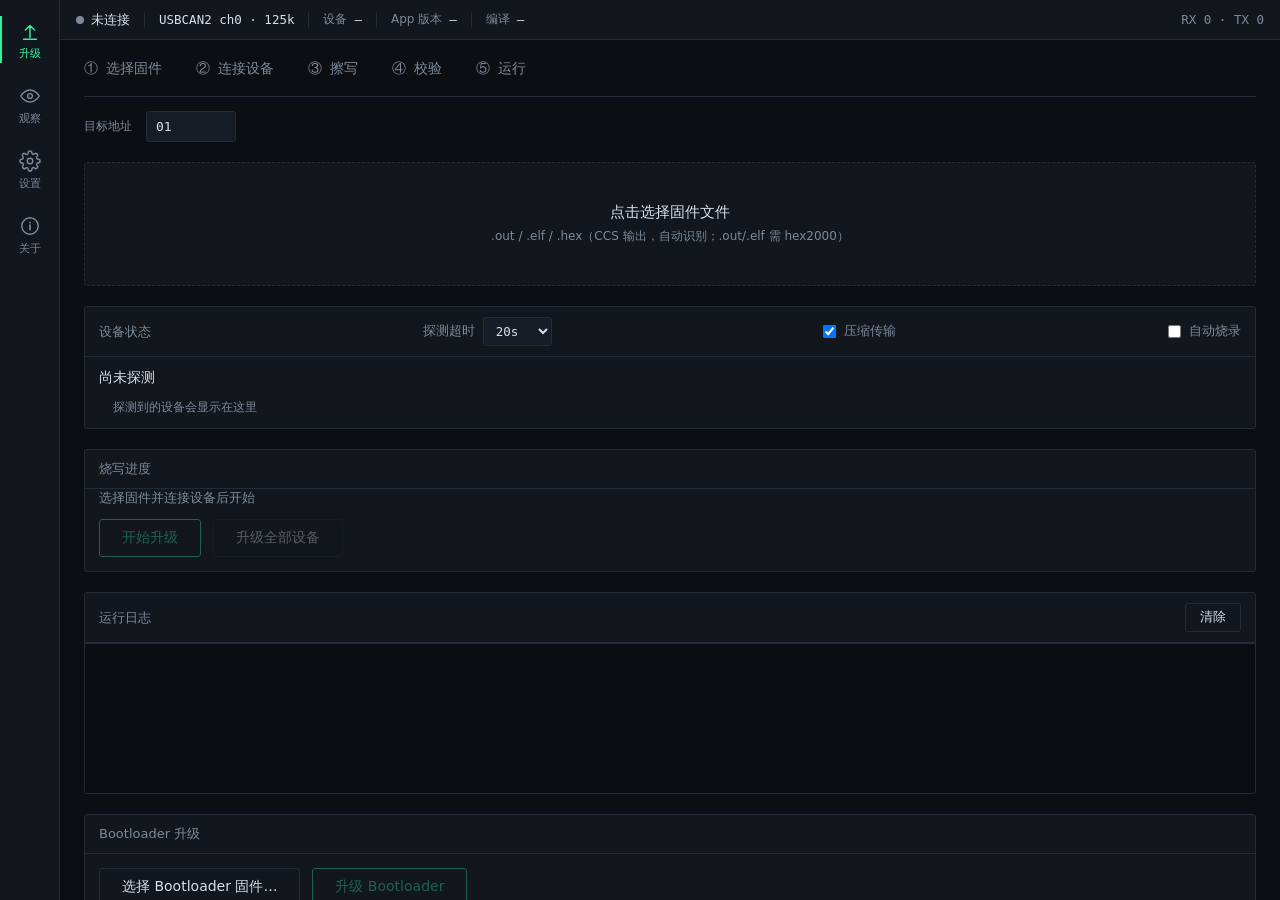
==== commit a489a2e1: "feat: 恢复 Bootloader 升级链路——内置 RAM 烧录代理镜像 + ALOAD/ARUN 客户端 - upgrade/ram_burner_blob.py：由 c2000-can-bo" ====
--- a/monitor_tui/static_host/_index_live.html
+++ b/monitor_tui/static_host/_index_live.html
@@ -5,12 +5,12 @@
 <title>CAN Companion</title>
 <!-- 前端资源版本号：任何静态文件（css/js）改动后递增，
      用于绕过 WebView2 持久缓存，避免“新 HTML 配旧 JS”的混合缓存态 -->
-<link rel="stylesheet" href="style.css?v=20261001002658">
-<link rel="stylesheet" href="tabulator.min.css?v=20261001002658"><!-- WATCH 表格组件（MIT，本地内置） -->
-<link rel="stylesheet" href="watch.css?v=20261001002658"><!-- WATCH 表格主题映射 -->
+<link rel="stylesheet" href="style.css?v=20261001075334">
+<link rel="stylesheet" href="tabulator.min.css?v=20261001075334"><!-- WATCH 表格组件（MIT，本地内置） -->
+<link rel="stylesheet" href="watch.css?v=20261001075334"><!-- WATCH 表格主题映射 -->
 <!-- 主题插件样式：全部预加载，按 <html> 上的 .theme-<id> 类生效，切换零延迟 -->
-<link rel="stylesheet" href="themes/dark.css?v=20261001002658">
-<link rel="stylesheet" href="themes/light.css?v=20261001002658">
+<link rel="stylesheet" href="themes/dark.css?v=20261001075334">
+<link rel="stylesheet" href="themes/light.css?v=20261001075334">
 <script>
 /* 首帧防闪烁：CSS/业务脚本加载前，先按记忆在 <html> 上挂好主题类。
  * 类在此处与 ThemeRegistry 保持同一命名（.theme-<id>）。 */
@@ -149,6 +149,23 @@
         <div class="term" id="logTerm"></div>
       </div>
 
+      <!-- Bootloader 升级：固件与操作独立于上面的 App 升级 -->
+      <div class="panel" id="blPanel">
+        <div class="panel-head">
+          <span class="panel-title">Bootloader 升级</span>
+        </div>
+        <div class="file-chip" id="blFileChip" style="display:none;">
+          <span class="fc-name" id="blFwName"></span>
+          <span class="mono fc-meta" id="blFwMeta"></span>
+          <span class="mono fc-crc" id="blFwCrc"></span>
+        </div>
+        <div class="btn-row">
+          <button class="btn btn-ghost" id="blPickBtn" onclick="pickBlFile()">选择 Bootloader 固件…</button>
+          <button class="btn btn-accent" id="blStartBtn" onclick="blStart()" disabled>升级 Bootloader</button>
+        </div>
+      </div>
+
+
     </section>
 
     <!-- ============ 视图 2：变量观察（WATCH） ============ -->
@@ -310,16 +327,26 @@
   </div>
 </div>
 
+<div class="modal" id="blModal" style="display:none;">
+  <div class="modal-box">
+    <div class="modal-title">升级 Bootloader</div>
+    <div class="modal-text">升级过程中断电或中断会让模块无法启动，需要用烧录器恢复。确定继续？</div>
+    <div class="modal-btns">
+      <button class="btn btn-ghost" onclick="blConfirm(false)">取消</button>
+      <button class="btn btn-accent" onclick="blConfirm(true)">继续</button>
+    </div>
+  </div>
+
 <div class="toast-container" id="toastContainer"></div>
 
 <!-- 主题注册表先行，随后各主题插件自行注册，最后加载业务脚本 -->
-<script src="themes/registry.js?v=20261001002658"></script>
-<script src="themes/dark.js?v=20261001002658"></script>
-<script src="themes/light.js?v=20261001002658"></script>
-<script src="chart.min.js?v=20261001002658"></script><!-- WATCH 波形画布 Chart.js（MIT，本地内置） -->
-<script src="tabulator.min.js?v=20261001002658"></script><!-- WATCH 表格组件 Tabulator 6.6.0（MIT，本地内置） -->
-<script src="expr-eval.min.js?v=20261001002658"></script><!-- WATCH 表达式行求值 expr-eval 2.0.2（MIT，本地内置） -->
-<script src="watch.js?v=20261001002658"></script><!-- WATCH 页逻辑：先于 app.js，switchView 引用其函数 -->
-<script src="app.js?v=20261001002658"></script>
+<script src="themes/registry.js?v=20261001075334"></script>
+<script src="themes/dark.js?v=20261001075334"></script>
+<script src="themes/light.js?v=20261001075334"></script>
+<script src="chart.min.js?v=20261001075334"></script><!-- WATCH 波形画布 Chart.js（MIT，本地内置） -->
+<script src="tabulator.min.js?v=20261001075334"></script><!-- WATCH 表格组件 Tabulator 6.6.0（MIT，本地内置） -->
+<script src="expr-eval.min.js?v=20261001075334"></script><!-- WATCH 表达式行求值 expr-eval 2.0.2（MIT，本地内置） -->
+<script src="watch.js?v=20261001075334"></script><!-- WATCH 页逻辑：先于 app.js，switchView 引用其函数 -->
+<script src="app.js?v=20261001075334"></script>
 </body>
 </html>
